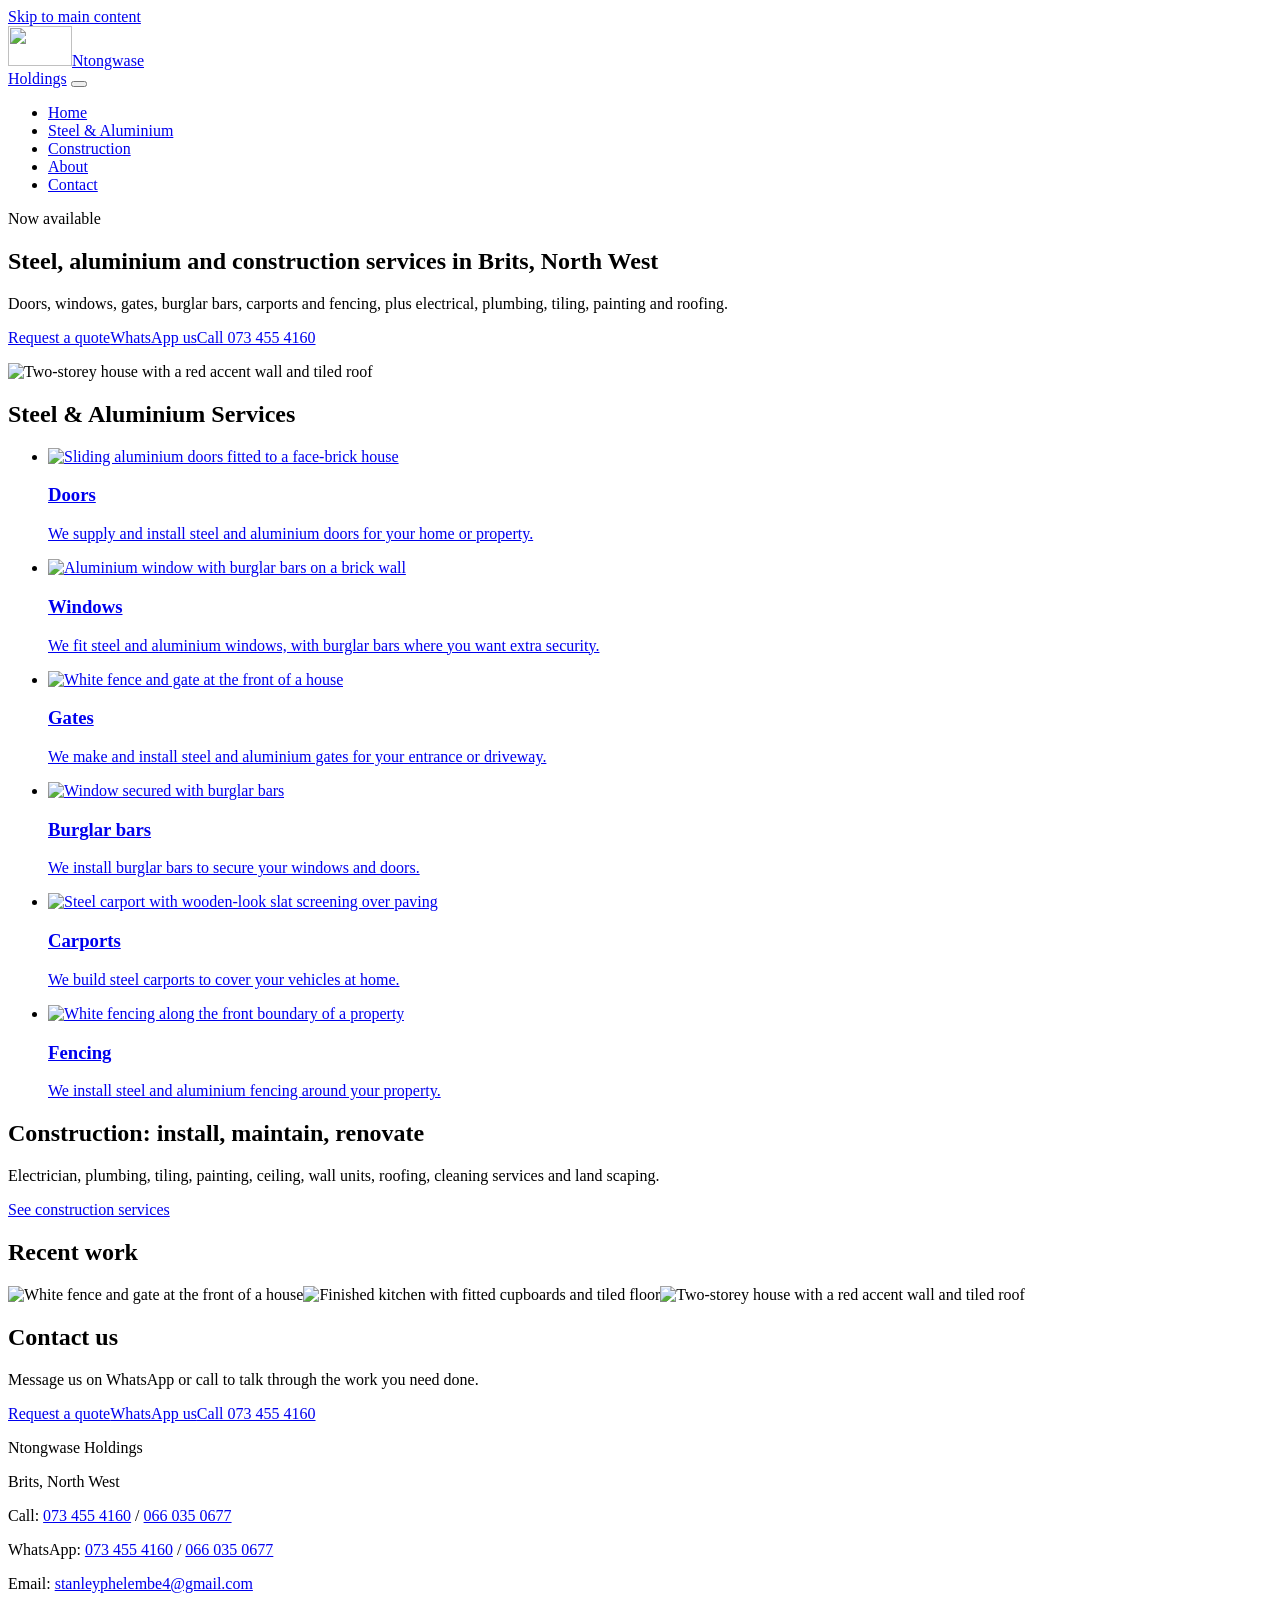
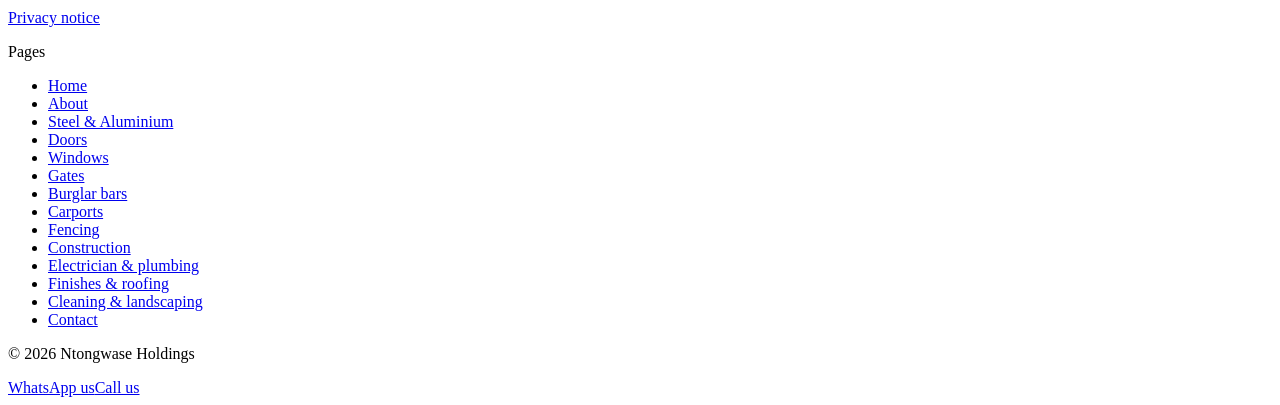
==== index.html @ 6e8c33d5 "Add files via upload" ====
<!DOCTYPE html>
<html lang="en-ZA"><head><meta charset="utf-8"><meta name="viewport" content="width=device-width, initial-scale=1">
<title>Ntongwase Holdings | Steel, Aluminium &amp; Construction, Brits</title><meta name="description" content="Ntongwase Holdings in Brits, North West: steel and aluminium doors, windows, gates, burglar bars, carports and fencing, plus construction work."><link rel="canonical" href="https://www.ntongwaseholdings.co.za/">
<meta property="og:type" content="website"><meta property="og:site_name" content="Ntongwase Holdings"><meta property="og:locale" content="en_ZA">
<meta property="og:title" content="Ntongwase Holdings | Steel, Aluminium &amp; Construction, Brits"><meta property="og:description" content="Ntongwase Holdings in Brits, North West: steel and aluminium doors, windows, gates, burglar bars, carports and fencing, plus construction work."><meta property="og:url" content="https://www.ntongwaseholdings.co.za/"><meta property="og:image" content="https://www.ntongwaseholdings.co.za/assets/img/og-image.png">
<meta name="twitter:card" content="summary_large_image"><meta name="twitter:title" content="Ntongwase Holdings | Steel, Aluminium &amp; Construction, Brits"><meta name="twitter:description" content="Ntongwase Holdings in Brits, North West: steel and aluminium doors, windows, gates, burglar bars, carports and fencing, plus construction work."><meta name="twitter:image" content="https://www.ntongwaseholdings.co.za/assets/img/og-image.png">
<meta name="theme-color" content="#14365d"><link rel="manifest" href="manifest.webmanifest"><link rel="icon" type="image/png" sizes="32x32" href="assets/img/favicon-32.png"><link rel="apple-touch-icon" href="assets/img/icon-192.png">
<link rel="stylesheet" href="assets/style.css"><script type="application/ld+json">{"@context": "https://schema.org", "@type": "GeneralContractor", "@id": "https://www.ntongwaseholdings.co.za/#business", "name": "Ntongwase Holdings", "url": "https://www.ntongwaseholdings.co.za/", "image": "https://www.ntongwaseholdings.co.za/assets/img/og-image.png", "telephone": ["+27734554160", "+27660350677"], "email": "stanleyphelembe4@gmail.com", "description": "Steel and aluminium doors, windows, gates, burglar bars, carports and fencing, plus construction services.", "address": {"@type": "PostalAddress", "addressLocality": "Brits", "addressRegion": "North West", "addressCountry": "ZA"}, "areaServed": {"@type": "City", "name": "Brits"}}</script>
</head><body>
<a class="skip" href="#main">Skip to main content</a>
<header class="hdr"><div class="wrap hdr-in"><a class="brand" href="index.html"><img src="assets/img/logo-mark.png" alt="" width="64" height="40"><span>Ntongwase<br>Holdings</span></a>
<button id="menu-btn" class="menu-btn" type="button" aria-expanded="false" aria-controls="site-nav" aria-label="Menu"><span></span><span></span><span></span></button>
<nav id="site-nav" class="nav" aria-label="Main"><ul><li><a href="index.html" aria-current="page">Home</a></li><li><a href="services.html">Steel &amp; Aluminium</a></li><li><a href="construction.html">Construction</a></li><li><a href="about.html">About</a></li><li><a href="contact.html">Contact</a></li></ul></nav></div></header>
<main id="main">
<section class="hero"><div class="wrap hero-in"><div><p class="badge">Now available</p><h1>Steel, aluminium and construction services in Brits, North West</h1>
<p class="lead">Doors, windows, gates, burglar bars, carports and fencing, plus electrical, plumbing, tiling, painting and roofing.</p><p class="btns"><a class="btn btn-red" href="contact.html">Request a quote</a><a class="btn btn-wa" href="https://wa.me/27734554160">WhatsApp us</a><a class="btn btn-line" href="tel:+27734554160">Call 073 455 4160</a></p></div>
<img src="assets/img/house.jpg" alt="Two-storey house with a red accent wall and tiled roof" width="620" height="292" class="hero-img"></div></section>
<section class="sec"><div class="wrap"><h2>Steel &amp; Aluminium Services</h2><ul class="grid"><li><a class="card" href="doors.html"><img src="assets/img/door.jpg" alt="Sliding aluminium doors fitted to a face-brick house" width="380" height="260" loading="lazy"><h3>Doors</h3><p>We supply and install steel and aluminium doors for your home or property.</p></a></li><li><a class="card" href="windows.html"><img src="assets/img/window.jpg" alt="Aluminium window with burglar bars on a brick wall" width="240" height="170" loading="lazy"><h3>Windows</h3><p>We fit steel and aluminium windows, with burglar bars where you want extra security.</p></a></li><li><a class="card" href="gates.html"><img src="assets/img/fence.jpg" alt="White fence and gate at the front of a house" width="610" height="286" loading="lazy"><h3>Gates</h3><p>We make and install steel and aluminium gates for your entrance or driveway.</p></a></li><li><a class="card" href="burglar-bars.html"><img src="assets/img/window.jpg" alt="Window secured with burglar bars" width="240" height="170" loading="lazy"><h3>Burglar bars</h3><p>We install burglar bars to secure your windows and doors.</p></a></li><li><a class="card" href="carports.html"><img src="assets/img/carport.jpg" alt="Steel carport with wooden-look slat screening over paving" width="360" height="230" loading="lazy"><h3>Carports</h3><p>We build steel carports to cover your vehicles at home.</p></a></li><li><a class="card" href="fencing.html"><img src="assets/img/fence.jpg" alt="White fencing along the front boundary of a property" width="610" height="286" loading="lazy"><h3>Fencing</h3><p>We install steel and aluminium fencing around your property.</p></a></li></ul></div></section>
<section class="sec alt"><div class="wrap"><h2>Construction: install, maintain, renovate</h2>
<p>Electrician, plumbing, tiling, painting, ceiling, wall units, roofing, cleaning services and land scaping.</p>
<p><a class="btn btn-line" href="construction.html">See construction services</a></p></div></section>
<section class="sec"><div class="wrap"><h2>Recent work</h2><div class="gal"><img src="assets/img/fence.jpg" alt="White fence and gate at the front of a house" width="610" height="286" loading="lazy"><img src="assets/img/kitchen.jpg" alt="Finished kitchen with fitted cupboards and tiled floor" width="550" height="402" loading="lazy"><img src="assets/img/house.jpg" alt="Two-storey house with a red accent wall and tiled roof" width="620" height="292" loading="lazy"></div></div></section>
<section class="sec alt"><div class="wrap"><h2>Contact us</h2><p>Message us on WhatsApp or call to talk through the work you need done.</p><p class="btns"><a class="btn btn-red" href="contact.html">Request a quote</a><a class="btn btn-wa" href="https://wa.me/27734554160">WhatsApp us</a><a class="btn btn-line" href="tel:+27734554160">Call 073 455 4160</a></p></div></section>
</main>
<footer class="ftr"><div class="wrap ftr-in"><div><p class="ft-h">Ntongwase Holdings</p><p>Brits, North West</p>
<p>Call: <a href="tel:+27734554160">073 455 4160</a> / <a href="tel:+27660350677">066 035 0677</a></p>
<p>WhatsApp: <a href="https://wa.me/27734554160">073 455 4160</a> / <a href="https://wa.me/27660350677">066 035 0677</a></p>
<p>Email: <a href="mailto:stanleyphelembe4@gmail.com">stanleyphelembe4@gmail.com</a></p><p><a href="contact.html#privacy">Privacy notice</a></p></div>
<div><p class="ft-h">Pages</p><ul class="ft-links"><li><a href="index.html">Home</a></li><li><a href="about.html">About</a></li><li><a href="services.html">Steel &amp; Aluminium</a></li><li><a href="doors.html">Doors</a></li><li><a href="windows.html">Windows</a></li><li><a href="gates.html">Gates</a></li><li><a href="burglar-bars.html">Burglar bars</a></li><li><a href="carports.html">Carports</a></li><li><a href="fencing.html">Fencing</a></li><li><a href="construction.html">Construction</a></li><li><a href="electrical-plumbing.html">Electrician &amp; plumbing</a></li><li><a href="finishes.html">Finishes &amp; roofing</a></li><li><a href="cleaning-landscaping.html">Cleaning &amp; landscaping</a></li><li><a href="contact.html">Contact</a></li></ul></div></div>
<p class="copy">&copy; 2026 Ntongwase Holdings</p></footer>
<div class="cta-bar"><a class="b-wa" href="https://wa.me/27734554160">WhatsApp us</a><a class="b-call" href="tel:+27734554160">Call us</a></div>
<script src="assets/main.js" defer></script></body></html>
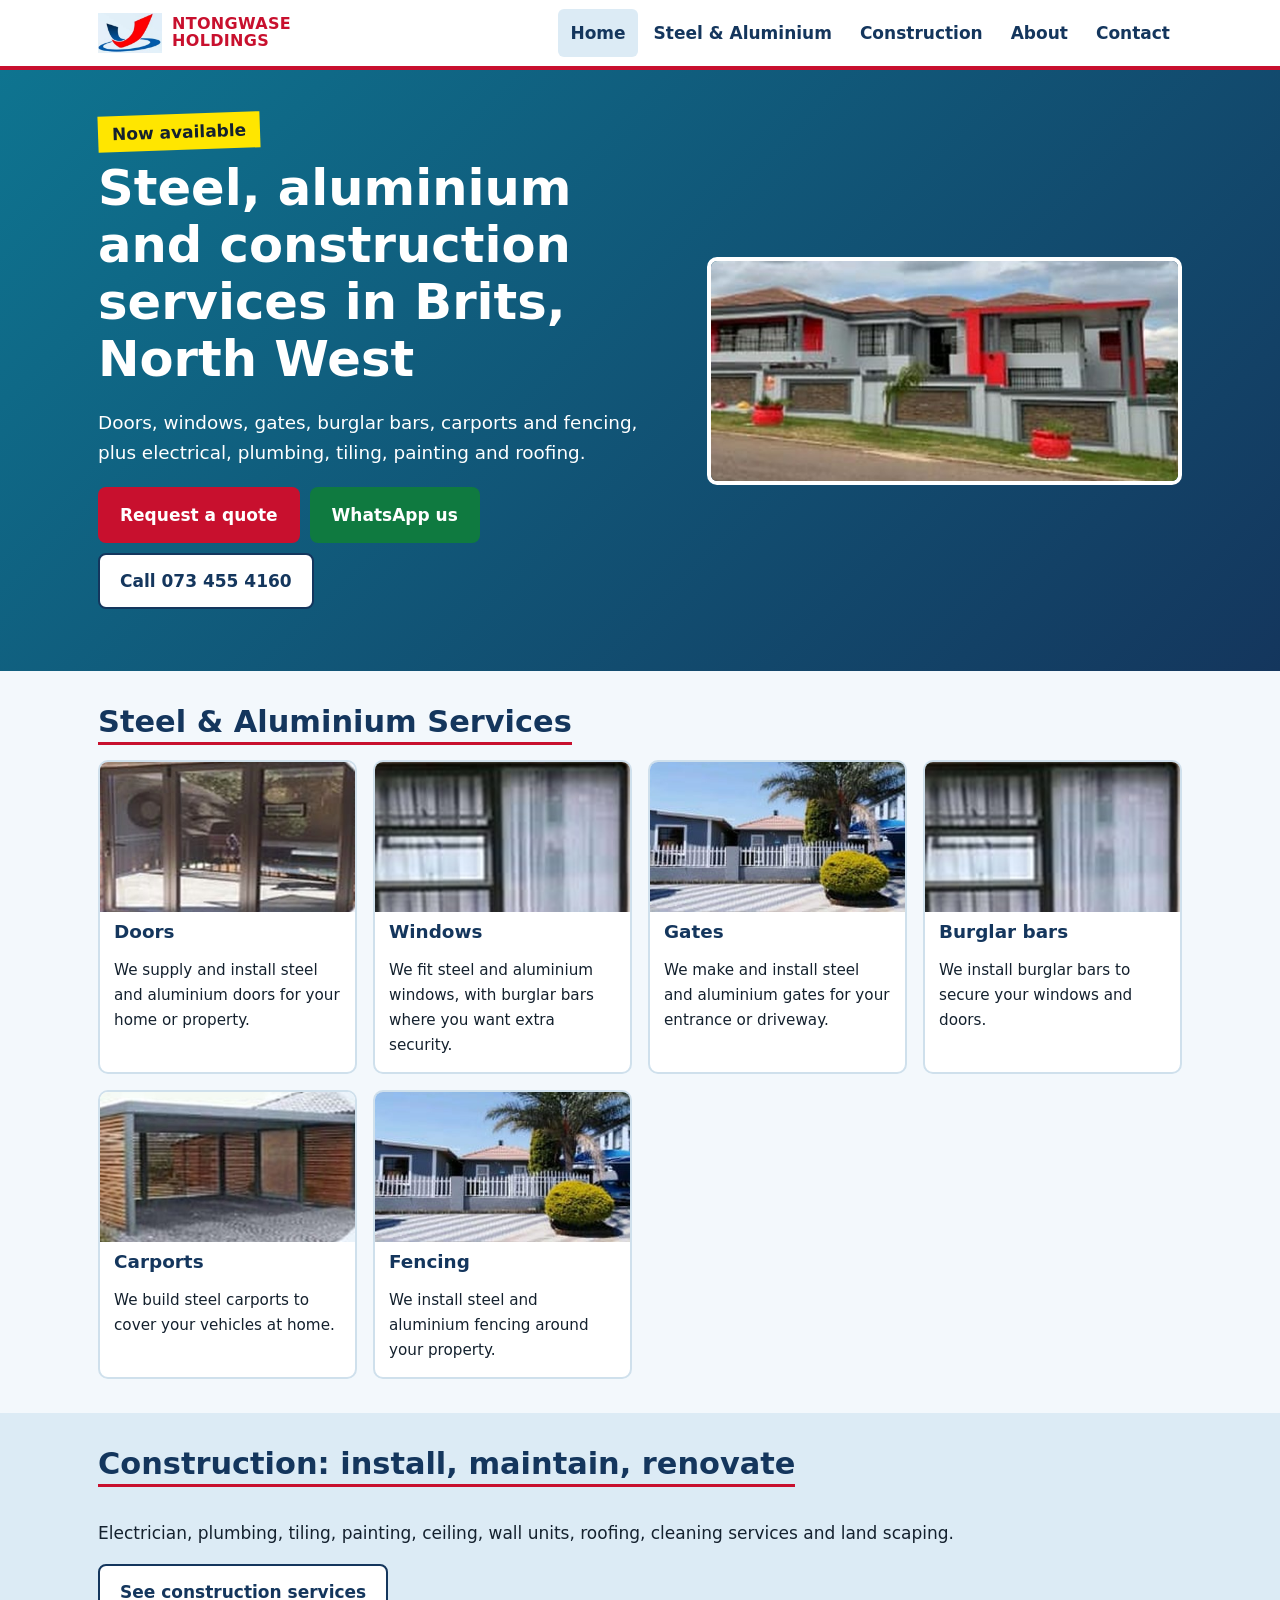
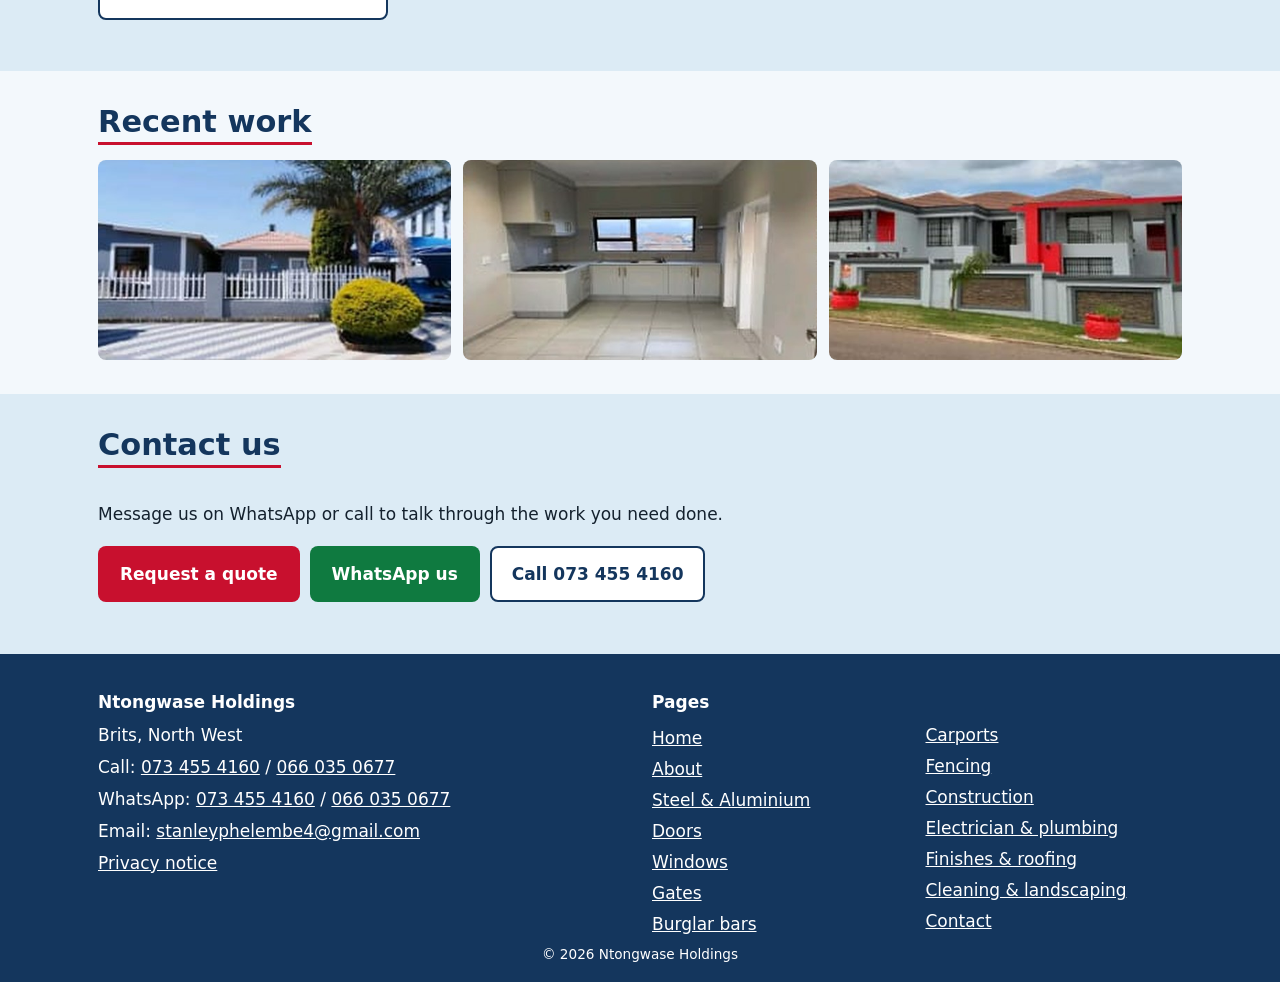
==== commit 07e4e4e5: "Add files via upload" ====
--- a/index.html
+++ b/index.html
@@ -1,25 +1,25 @@
 <!DOCTYPE html>
 <html lang="en-ZA"><head><meta charset="utf-8"><meta name="viewport" content="width=device-width, initial-scale=1">
-<title>Ntongwase Holdings | Steel, Aluminium &amp; Construction, Brits</title><meta name="description" content="Ntongwase Holdings in Brits, North West: steel and aluminium doors, windows, gates, burglar bars, carports and fencing, plus construction work."><link rel="canonical" href="https://www.ntongwaseholdings.co.za/">
+<title>Ntongwase Holdings | Steel, Aluminium &amp; Construction, Brits</title><meta name="description" content="Ntongwase Holdings in Brits, North West: steel and aluminium doors, windows, gates, burglar bars, carports and fencing, plus construction work."><link rel="canonical" href="https://homeinternetcafe950-art.github.io/Ntongwase/">
 <meta property="og:type" content="website"><meta property="og:site_name" content="Ntongwase Holdings"><meta property="og:locale" content="en_ZA">
-<meta property="og:title" content="Ntongwase Holdings | Steel, Aluminium &amp; Construction, Brits"><meta property="og:description" content="Ntongwase Holdings in Brits, North West: steel and aluminium doors, windows, gates, burglar bars, carports and fencing, plus construction work."><meta property="og:url" content="https://www.ntongwaseholdings.co.za/"><meta property="og:image" content="https://www.ntongwaseholdings.co.za/assets/img/og-image.png">
-<meta name="twitter:card" content="summary_large_image"><meta name="twitter:title" content="Ntongwase Holdings | Steel, Aluminium &amp; Construction, Brits"><meta name="twitter:description" content="Ntongwase Holdings in Brits, North West: steel and aluminium doors, windows, gates, burglar bars, carports and fencing, plus construction work."><meta name="twitter:image" content="https://www.ntongwaseholdings.co.za/assets/img/og-image.png">
-<meta name="theme-color" content="#14365d"><link rel="manifest" href="manifest.webmanifest"><link rel="icon" type="image/png" sizes="32x32" href="assets/img/favicon-32.png"><link rel="apple-touch-icon" href="assets/img/icon-192.png">
-<link rel="stylesheet" href="assets/style.css"><script type="application/ld+json">{"@context": "https://schema.org", "@type": "GeneralContractor", "@id": "https://www.ntongwaseholdings.co.za/#business", "name": "Ntongwase Holdings", "url": "https://www.ntongwaseholdings.co.za/", "image": "https://www.ntongwaseholdings.co.za/assets/img/og-image.png", "telephone": ["+27734554160", "+27660350677"], "email": "stanleyphelembe4@gmail.com", "description": "Steel and aluminium doors, windows, gates, burglar bars, carports and fencing, plus construction services.", "address": {"@type": "PostalAddress", "addressLocality": "Brits", "addressRegion": "North West", "addressCountry": "ZA"}, "areaServed": {"@type": "City", "name": "Brits"}}</script>
+<meta property="og:title" content="Ntongwase Holdings | Steel, Aluminium &amp; Construction, Brits"><meta property="og:description" content="Ntongwase Holdings in Brits, North West: steel and aluminium doors, windows, gates, burglar bars, carports and fencing, plus construction work."><meta property="og:url" content="https://homeinternetcafe950-art.github.io/Ntongwase/"><meta property="og:image" content="https://homeinternetcafe950-art.github.io/Ntongwase/og-image.png">
+<meta name="twitter:card" content="summary_large_image"><meta name="twitter:title" content="Ntongwase Holdings | Steel, Aluminium &amp; Construction, Brits"><meta name="twitter:description" content="Ntongwase Holdings in Brits, North West: steel and aluminium doors, windows, gates, burglar bars, carports and fencing, plus construction work."><meta name="twitter:image" content="https://homeinternetcafe950-art.github.io/Ntongwase/og-image.png">
+<meta name="theme-color" content="#14365d"><link rel="manifest" href="manifest.webmanifest"><link rel="icon" type="image/png" sizes="32x32" href="favicon-32.png"><link rel="apple-touch-icon" href="icon-192.png">
+<link rel="stylesheet" href="style.css"><script type="application/ld+json">{"@context": "https://schema.org", "@type": "GeneralContractor", "@id": "https://homeinternetcafe950-art.github.io/Ntongwase/#business", "name": "Ntongwase Holdings", "url": "https://homeinternetcafe950-art.github.io/Ntongwase/", "image": "https://homeinternetcafe950-art.github.io/Ntongwase/og-image.png", "telephone": ["+27734554160", "+27660350677"], "email": "stanleyphelembe4@gmail.com", "description": "Steel and aluminium doors, windows, gates, burglar bars, carports and fencing, plus construction services.", "address": {"@type": "PostalAddress", "addressLocality": "Brits", "addressRegion": "North West", "addressCountry": "ZA"}, "areaServed": {"@type": "City", "name": "Brits"}}</script>
 </head><body>
 <a class="skip" href="#main">Skip to main content</a>
-<header class="hdr"><div class="wrap hdr-in"><a class="brand" href="index.html"><img src="assets/img/logo-mark.png" alt="" width="64" height="40"><span>Ntongwase<br>Holdings</span></a>
+<header class="hdr"><div class="wrap hdr-in"><a class="brand" href="index.html"><img src="logo-mark.png" alt="" width="64" height="40"><span>Ntongwase<br>Holdings</span></a>
 <button id="menu-btn" class="menu-btn" type="button" aria-expanded="false" aria-controls="site-nav" aria-label="Menu"><span></span><span></span><span></span></button>
 <nav id="site-nav" class="nav" aria-label="Main"><ul><li><a href="index.html" aria-current="page">Home</a></li><li><a href="services.html">Steel &amp; Aluminium</a></li><li><a href="construction.html">Construction</a></li><li><a href="about.html">About</a></li><li><a href="contact.html">Contact</a></li></ul></nav></div></header>
 <main id="main">
 <section class="hero"><div class="wrap hero-in"><div><p class="badge">Now available</p><h1>Steel, aluminium and construction services in Brits, North West</h1>
 <p class="lead">Doors, windows, gates, burglar bars, carports and fencing, plus electrical, plumbing, tiling, painting and roofing.</p><p class="btns"><a class="btn btn-red" href="contact.html">Request a quote</a><a class="btn btn-wa" href="https://wa.me/27734554160">WhatsApp us</a><a class="btn btn-line" href="tel:+27734554160">Call 073 455 4160</a></p></div>
-<img src="assets/img/house.jpg" alt="Two-storey house with a red accent wall and tiled roof" width="620" height="292" class="hero-img"></div></section>
-<section class="sec"><div class="wrap"><h2>Steel &amp; Aluminium Services</h2><ul class="grid"><li><a class="card" href="doors.html"><img src="assets/img/door.jpg" alt="Sliding aluminium doors fitted to a face-brick house" width="380" height="260" loading="lazy"><h3>Doors</h3><p>We supply and install steel and aluminium doors for your home or property.</p></a></li><li><a class="card" href="windows.html"><img src="assets/img/window.jpg" alt="Aluminium window with burglar bars on a brick wall" width="240" height="170" loading="lazy"><h3>Windows</h3><p>We fit steel and aluminium windows, with burglar bars where you want extra security.</p></a></li><li><a class="card" href="gates.html"><img src="assets/img/fence.jpg" alt="White fence and gate at the front of a house" width="610" height="286" loading="lazy"><h3>Gates</h3><p>We make and install steel and aluminium gates for your entrance or driveway.</p></a></li><li><a class="card" href="burglar-bars.html"><img src="assets/img/window.jpg" alt="Window secured with burglar bars" width="240" height="170" loading="lazy"><h3>Burglar bars</h3><p>We install burglar bars to secure your windows and doors.</p></a></li><li><a class="card" href="carports.html"><img src="assets/img/carport.jpg" alt="Steel carport with wooden-look slat screening over paving" width="360" height="230" loading="lazy"><h3>Carports</h3><p>We build steel carports to cover your vehicles at home.</p></a></li><li><a class="card" href="fencing.html"><img src="assets/img/fence.jpg" alt="White fencing along the front boundary of a property" width="610" height="286" loading="lazy"><h3>Fencing</h3><p>We install steel and aluminium fencing around your property.</p></a></li></ul></div></section>
+<img src="house.jpg" alt="Two-storey house with a red accent wall and tiled roof" width="620" height="292" class="hero-img"></div></section>
+<section class="sec"><div class="wrap"><h2>Steel &amp; Aluminium Services</h2><ul class="grid"><li><a class="card" href="doors.html"><img src="door.jpg" alt="Sliding aluminium doors fitted to a face-brick house" width="380" height="260" loading="lazy"><h3>Doors</h3><p>We supply and install steel and aluminium doors for your home or property.</p></a></li><li><a class="card" href="windows.html"><img src="window.jpg" alt="Aluminium window with burglar bars on a brick wall" width="240" height="170" loading="lazy"><h3>Windows</h3><p>We fit steel and aluminium windows, with burglar bars where you want extra security.</p></a></li><li><a class="card" href="gates.html"><img src="fence.jpg" alt="White fence and gate at the front of a house" width="610" height="286" loading="lazy"><h3>Gates</h3><p>We make and install steel and aluminium gates for your entrance or driveway.</p></a></li><li><a class="card" href="burglar-bars.html"><img src="window.jpg" alt="Window secured with burglar bars" width="240" height="170" loading="lazy"><h3>Burglar bars</h3><p>We install burglar bars to secure your windows and doors.</p></a></li><li><a class="card" href="carports.html"><img src="carport.jpg" alt="Steel carport with wooden-look slat screening over paving" width="360" height="230" loading="lazy"><h3>Carports</h3><p>We build steel carports to cover your vehicles at home.</p></a></li><li><a class="card" href="fencing.html"><img src="fence.jpg" alt="White fencing along the front boundary of a property" width="610" height="286" loading="lazy"><h3>Fencing</h3><p>We install steel and aluminium fencing around your property.</p></a></li></ul></div></section>
 <section class="sec alt"><div class="wrap"><h2>Construction: install, maintain, renovate</h2>
 <p>Electrician, plumbing, tiling, painting, ceiling, wall units, roofing, cleaning services and land scaping.</p>
 <p><a class="btn btn-line" href="construction.html">See construction services</a></p></div></section>
-<section class="sec"><div class="wrap"><h2>Recent work</h2><div class="gal"><img src="assets/img/fence.jpg" alt="White fence and gate at the front of a house" width="610" height="286" loading="lazy"><img src="assets/img/kitchen.jpg" alt="Finished kitchen with fitted cupboards and tiled floor" width="550" height="402" loading="lazy"><img src="assets/img/house.jpg" alt="Two-storey house with a red accent wall and tiled roof" width="620" height="292" loading="lazy"></div></div></section>
+<section class="sec"><div class="wrap"><h2>Recent work</h2><div class="gal"><img src="fence.jpg" alt="White fence and gate at the front of a house" width="610" height="286" loading="lazy"><img src="kitchen.jpg" alt="Finished kitchen with fitted cupboards and tiled floor" width="550" height="402" loading="lazy"><img src="house.jpg" alt="Two-storey house with a red accent wall and tiled roof" width="620" height="292" loading="lazy"></div></div></section>
 <section class="sec alt"><div class="wrap"><h2>Contact us</h2><p>Message us on WhatsApp or call to talk through the work you need done.</p><p class="btns"><a class="btn btn-red" href="contact.html">Request a quote</a><a class="btn btn-wa" href="https://wa.me/27734554160">WhatsApp us</a><a class="btn btn-line" href="tel:+27734554160">Call 073 455 4160</a></p></div></section>
 </main>
 <footer class="ftr"><div class="wrap ftr-in"><div><p class="ft-h">Ntongwase Holdings</p><p>Brits, North West</p>
@@ -29,4 +29,4 @@
 <div><p class="ft-h">Pages</p><ul class="ft-links"><li><a href="index.html">Home</a></li><li><a href="about.html">About</a></li><li><a href="services.html">Steel &amp; Aluminium</a></li><li><a href="doors.html">Doors</a></li><li><a href="windows.html">Windows</a></li><li><a href="gates.html">Gates</a></li><li><a href="burglar-bars.html">Burglar bars</a></li><li><a href="carports.html">Carports</a></li><li><a href="fencing.html">Fencing</a></li><li><a href="construction.html">Construction</a></li><li><a href="electrical-plumbing.html">Electrician &amp; plumbing</a></li><li><a href="finishes.html">Finishes &amp; roofing</a></li><li><a href="cleaning-landscaping.html">Cleaning &amp; landscaping</a></li><li><a href="contact.html">Contact</a></li></ul></div></div>
 <p class="copy">&copy; 2026 Ntongwase Holdings</p></footer>
 <div class="cta-bar"><a class="b-wa" href="https://wa.me/27734554160">WhatsApp us</a><a class="b-call" href="tel:+27734554160">Call us</a></div>
-<script src="assets/main.js" defer></script></body></html>
+<script src="main.js" defer></script></body></html>
--- a/style.css
+++ b/style.css
@@ -0,0 +1,35 @@
+*{box-sizing:border-box}[hidden]{display:none!important}
+body{margin:0;font:17px/1.65 "Segoe UI",system-ui,-apple-system,Roboto,Arial,sans-serif;color:#14212e;background:#f3f8fc;overflow-wrap:break-word}
+img{max-width:100%;height:auto;display:block}a{color:#0b5f7a}a:focus-visible,button:focus-visible,input:focus-visible,select:focus-visible,textarea:focus-visible{outline:3px solid #c8102e;outline-offset:2px}
+.wrap{max-width:1120px;margin:0 auto;padding:0 18px}.narrow{max-width:760px}
+.skip{position:absolute;left:-999px;top:0;background:#14365d;color:#fff;padding:10px 14px;z-index:100}.skip:focus{left:8px;top:8px}
+.hdr{background:#fff;border-bottom:4px solid #c8102e;position:sticky;top:0;z-index:50}
+.hdr-in{display:flex;align-items:center;justify-content:space-between;gap:12px;min-height:66px}
+.brand{display:flex;align-items:center;gap:10px;text-decoration:none;color:#c8102e;font-weight:900;line-height:1.05;text-transform:uppercase;font-size:16px;letter-spacing:.02em}
+.nav ul{list-style:none;margin:0;padding:0;display:flex;gap:4px}.nav a{display:block;padding:10px 12px;text-decoration:none;color:#14365d;font-weight:700;border-radius:6px}
+.nav a:hover,.nav a[aria-current]{background:#dcebf5}
+.menu-btn{display:none;flex-direction:column;justify-content:center;gap:5px;width:46px;height:46px;padding:0 11px;background:#14365d;border:0;border-radius:8px;cursor:pointer}.menu-btn span{height:3px;background:#fff;border-radius:2px}
+@media(max-width:860px){.menu-btn{display:flex}.nav{display:none;position:absolute;left:0;right:0;top:100%;background:#fff;border-bottom:4px solid #c8102e}.nav.open{display:block}.nav ul{flex-direction:column;padding:8px 18px 14px}}
+h1,h2,h3{line-height:1.15;color:#14365d;font-weight:900}h1{font-size:clamp(1.9rem,5.5vw,3.1rem);margin:.2em 0 .4em}h2{font-size:clamp(1.4rem,3.6vw,1.9rem);margin:1.6em 0 .5em;border-bottom:3px solid #c8102e;display:inline-block;padding-bottom:2px}h3{font-size:1.15rem;margin:.5em 0 .2em}
+.hero{background:linear-gradient(135deg,#0e7490,#14365d);color:#fff;padding:44px 0}.hero h1{color:#fff}.hero-in{display:grid;grid-template-columns:1.1fr .9fr;gap:28px;align-items:center}
+.hero-img{border-radius:10px;border:4px solid #fff}.badge{display:inline-block;background:#ffe600;color:#14212e;font-weight:900;padding:4px 14px;transform:rotate(-2deg);margin:0}
+.lead{font-size:1.15rem}.sec{padding:34px 0}.alt{background:#dcebf5}.sec h2:first-child{margin-top:0}
+.grid{list-style:none;margin:0;padding:0;display:grid;gap:16px;grid-template-columns:repeat(auto-fit,minmax(min(230px,100%),1fr))}
+.card{display:block;height:100%;background:#fff;border:2px solid #cfe0ec;border-radius:10px;overflow:hidden;text-decoration:none;color:#14212e}.card img{width:100%;height:150px;object-fit:cover}.card h3,.card p{margin-left:14px;margin-right:14px}.card p{margin-bottom:14px;font-size:.95rem}.card:hover{border-color:#c8102e}
+.gal{display:grid;gap:12px;grid-template-columns:repeat(auto-fit,minmax(min(240px,100%),1fr))}.gal img{width:100%;height:200px;object-fit:cover;border-radius:8px}
+.wide{width:100%;max-height:340px;object-fit:cover;border-radius:10px;margin:14px 0}
+.ticks,.plain{padding-left:0;list-style:none}.ticks li{padding-left:30px;margin:6px 0;position:relative}.ticks li::before{content:"";position:absolute;left:4px;top:.5em;width:12px;height:7px;border-left:4px solid #0f7a40;border-bottom:4px solid #0f7a40;transform:rotate(-45deg)}.plain li{margin:8px 0}
+.btns{display:flex;flex-wrap:wrap;gap:10px;margin:18px 0}.btn{display:inline-block;padding:12px 20px;border-radius:8px;font:inherit;font-weight:800;text-decoration:none;border:2px solid transparent;cursor:pointer}
+.btn-red{background:#c8102e;color:#fff}.btn-wa{background:#0f7a40;color:#fff}.btn-line{background:#fff;color:#14365d;border-color:#14365d}
+.crumb{font-size:.9rem;margin:0 0 6px}
+.form{background:#fff;border:2px solid #cfe0ec;border-radius:10px;padding:18px}.form label{display:block;font-weight:700;margin-top:14px}
+.form input[type=text],.form input[type=tel],.form input[type=email],.form select,.form textarea{width:100%;font:inherit;padding:10px;border:2px solid #8aa5b8;border-radius:6px;background:#fff}
+.form [aria-invalid=true]{border-color:#c8102e}.err{display:block;color:#a10b24;font-weight:700;font-size:.9rem;min-height:0}
+.check{display:flex;gap:10px;align-items:flex-start;margin-top:14px}.check input{margin-top:6px;width:20px;height:20px;flex:none}.check label{margin:0;font-weight:400}
+.form .btn{margin-top:16px}.note,.status{font-size:.95rem}.fallback{background:#fff8d6;border:2px solid #e0c200;border-radius:8px;padding:12px;margin-top:14px}
+.ftr{background:#14365d;color:#fff;padding:30px 0 12px}.ftr a{color:#fff}.ftr-in{display:grid;grid-template-columns:1fr 1fr;gap:24px}.ftr p{margin:4px 0}.ft-h{font-weight:900}.ft-links{list-style:none;padding:0;margin:0;columns:2}.ft-links li{margin:3px 0}.copy{text-align:center;font-size:.85rem;margin-top:18px}
+.ftr-in div{min-width:0;overflow-wrap:anywhere}
+.cta-bar{display:none}
+@media(max-width:768px){.hero-in{grid-template-columns:1fr}.ftr-in{grid-template-columns:1fr}body{padding-bottom:64px}
+.cta-bar{display:flex;position:fixed;left:0;right:0;bottom:0;z-index:60;background:#fff;border-top:3px solid #c8102e}.cta-bar a{flex:1;text-align:center;padding:16px 8px;font-weight:800;text-decoration:none;color:#fff}.b-wa{background:#0f7a40}.b-call{background:#14365d}}
+@media(prefers-reduced-motion:reduce){*{scroll-behavior:auto!important;transition:none!important}}
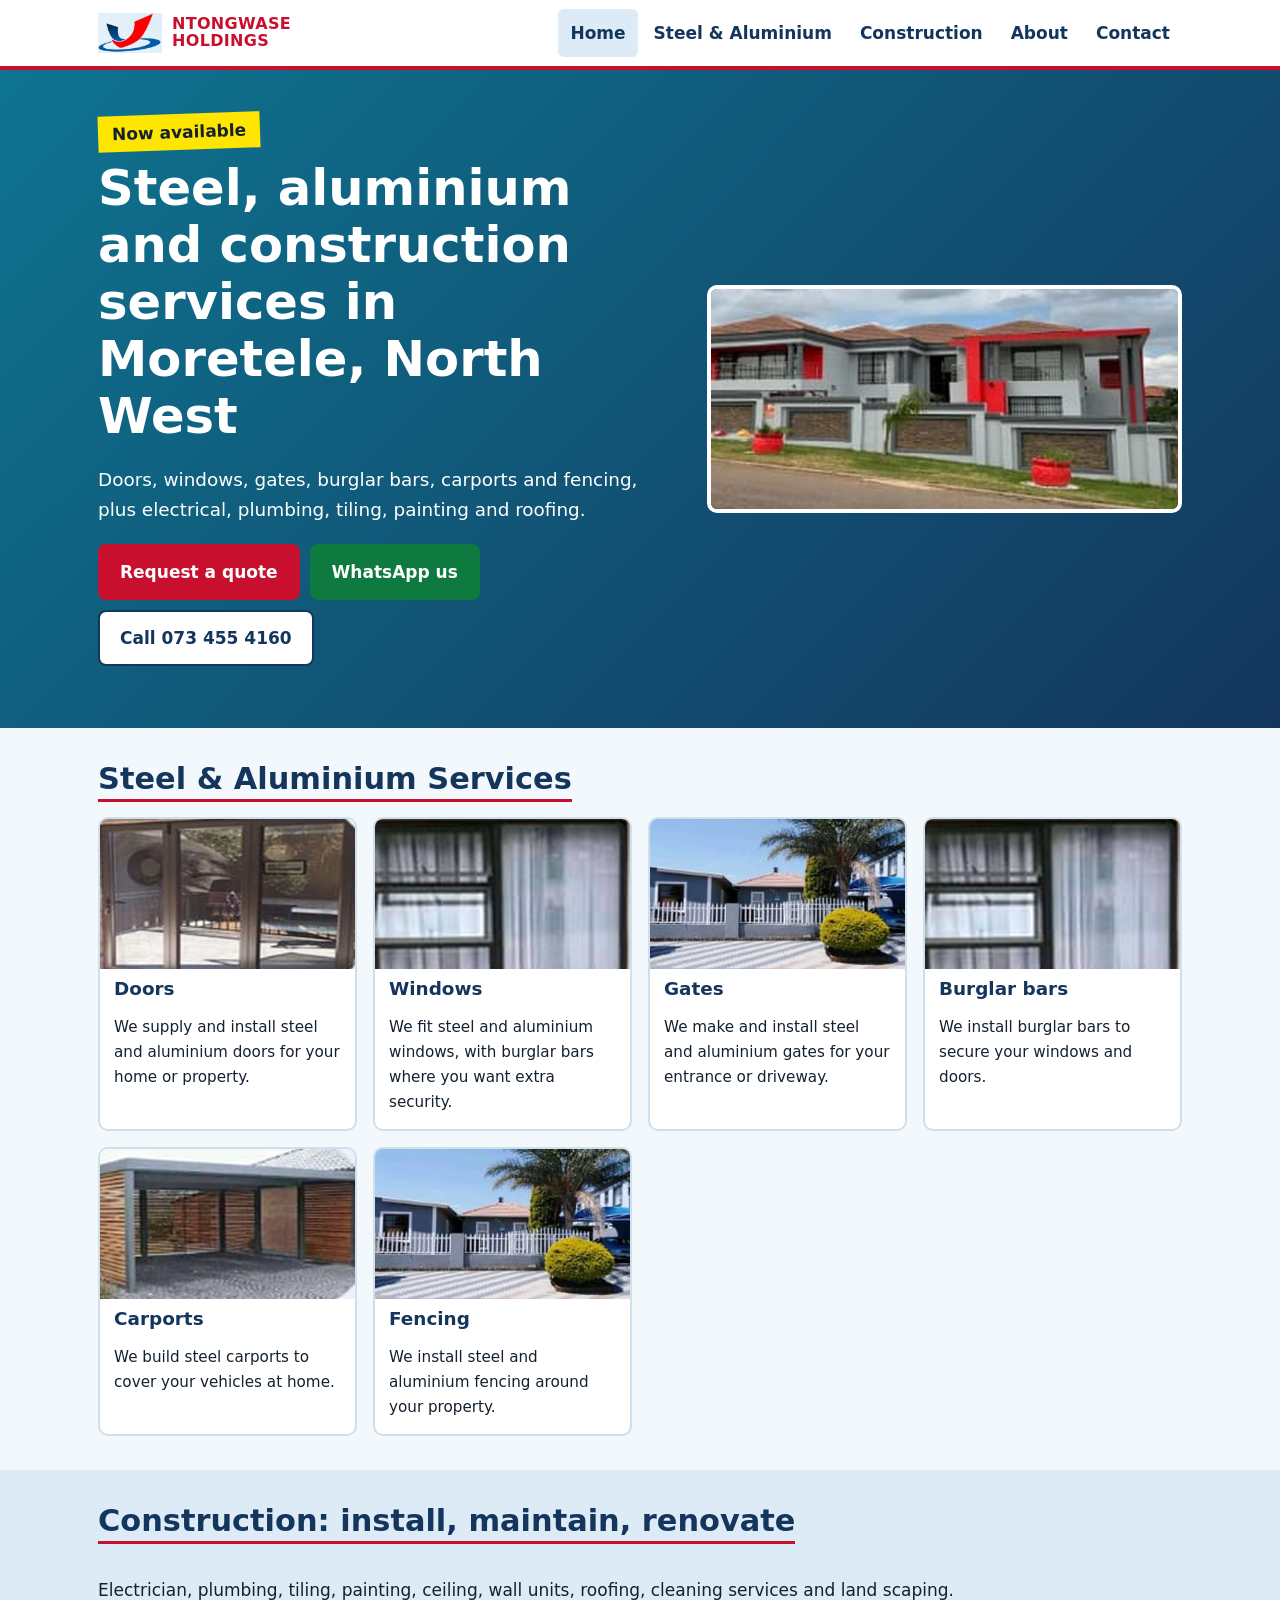
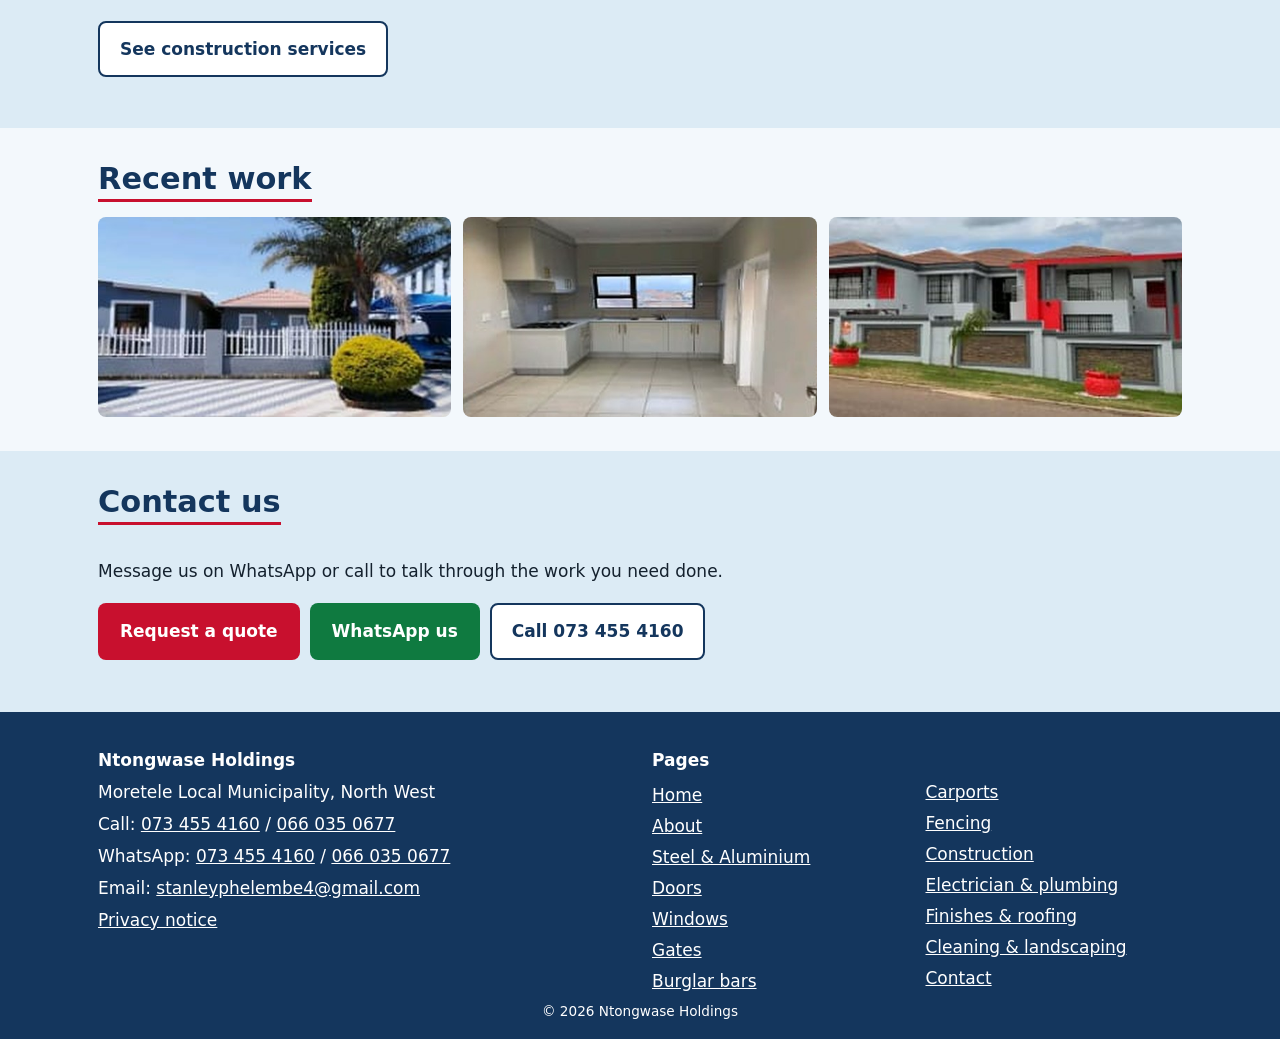
==== commit 9544fb47: "Add files via upload" ====
--- a/index.html
+++ b/index.html
@@ -1,18 +1,18 @@
 <!DOCTYPE html>
 <html lang="en-ZA"><head><meta charset="utf-8"><meta name="viewport" content="width=device-width, initial-scale=1">
-<title>Ntongwase Holdings | Steel, Aluminium &amp; Construction, Brits</title><meta name="description" content="Ntongwase Holdings in Brits, North West: steel and aluminium doors, windows, gates, burglar bars, carports and fencing, plus construction work."><link rel="canonical" href="https://homeinternetcafe950-art.github.io/Ntongwase/">
+<title>Ntongwase Holdings | Steel, Aluminium &amp; Construction, Moretele</title><meta name="description" content="Ntongwase Holdings in Moretele, North West: steel and aluminium doors, windows, gates, burglar bars, carports and fencing, plus construction work."><link rel="canonical" href="https://homeinternetcafe950-art.github.io/Ntongwase/">
 <meta property="og:type" content="website"><meta property="og:site_name" content="Ntongwase Holdings"><meta property="og:locale" content="en_ZA">
-<meta property="og:title" content="Ntongwase Holdings | Steel, Aluminium &amp; Construction, Brits"><meta property="og:description" content="Ntongwase Holdings in Brits, North West: steel and aluminium doors, windows, gates, burglar bars, carports and fencing, plus construction work."><meta property="og:url" content="https://homeinternetcafe950-art.github.io/Ntongwase/"><meta property="og:image" content="https://homeinternetcafe950-art.github.io/Ntongwase/og-image.png">
-<meta name="twitter:card" content="summary_large_image"><meta name="twitter:title" content="Ntongwase Holdings | Steel, Aluminium &amp; Construction, Brits"><meta name="twitter:description" content="Ntongwase Holdings in Brits, North West: steel and aluminium doors, windows, gates, burglar bars, carports and fencing, plus construction work."><meta name="twitter:image" content="https://homeinternetcafe950-art.github.io/Ntongwase/og-image.png">
+<meta property="og:title" content="Ntongwase Holdings | Steel, Aluminium &amp; Construction, Moretele"><meta property="og:description" content="Ntongwase Holdings in Moretele, North West: steel and aluminium doors, windows, gates, burglar bars, carports and fencing, plus construction work."><meta property="og:url" content="https://homeinternetcafe950-art.github.io/Ntongwase/"><meta property="og:image" content="https://homeinternetcafe950-art.github.io/Ntongwase/og-image.png">
+<meta name="twitter:card" content="summary_large_image"><meta name="twitter:title" content="Ntongwase Holdings | Steel, Aluminium &amp; Construction, Moretele"><meta name="twitter:description" content="Ntongwase Holdings in Moretele, North West: steel and aluminium doors, windows, gates, burglar bars, carports and fencing, plus construction work."><meta name="twitter:image" content="https://homeinternetcafe950-art.github.io/Ntongwase/og-image.png">
 <meta name="theme-color" content="#14365d"><link rel="manifest" href="manifest.webmanifest"><link rel="icon" type="image/png" sizes="32x32" href="favicon-32.png"><link rel="apple-touch-icon" href="icon-192.png">
-<link rel="stylesheet" href="style.css"><script type="application/ld+json">{"@context": "https://schema.org", "@type": "GeneralContractor", "@id": "https://homeinternetcafe950-art.github.io/Ntongwase/#business", "name": "Ntongwase Holdings", "url": "https://homeinternetcafe950-art.github.io/Ntongwase/", "image": "https://homeinternetcafe950-art.github.io/Ntongwase/og-image.png", "telephone": ["+27734554160", "+27660350677"], "email": "stanleyphelembe4@gmail.com", "description": "Steel and aluminium doors, windows, gates, burglar bars, carports and fencing, plus construction services.", "address": {"@type": "PostalAddress", "addressLocality": "Brits", "addressRegion": "North West", "addressCountry": "ZA"}, "areaServed": {"@type": "City", "name": "Brits"}}</script>
+<link rel="stylesheet" href="style.css"><script type="application/ld+json">{"@context": "https://schema.org", "@type": "GeneralContractor", "@id": "https://homeinternetcafe950-art.github.io/Ntongwase/#business", "name": "Ntongwase Holdings", "url": "https://homeinternetcafe950-art.github.io/Ntongwase/", "image": "https://homeinternetcafe950-art.github.io/Ntongwase/og-image.png", "telephone": ["+27734554160", "+27660350677"], "email": "stanleyphelembe4@gmail.com", "description": "Steel and aluminium doors, windows, gates, burglar bars, carports and fencing, plus construction services.", "hasMap": "https://maps.app.goo.gl/ENqDX3LaRujciY1F6", "address": {"@type": "PostalAddress", "addressLocality": "Moretele", "addressRegion": "North West", "addressCountry": "ZA"}, "areaServed": {"@type": "AdministrativeArea", "name": "Moretele Local Municipality"}}</script>
 </head><body>
 <a class="skip" href="#main">Skip to main content</a>
 <header class="hdr"><div class="wrap hdr-in"><a class="brand" href="index.html"><img src="logo-mark.png" alt="" width="64" height="40"><span>Ntongwase<br>Holdings</span></a>
 <button id="menu-btn" class="menu-btn" type="button" aria-expanded="false" aria-controls="site-nav" aria-label="Menu"><span></span><span></span><span></span></button>
 <nav id="site-nav" class="nav" aria-label="Main"><ul><li><a href="index.html" aria-current="page">Home</a></li><li><a href="services.html">Steel &amp; Aluminium</a></li><li><a href="construction.html">Construction</a></li><li><a href="about.html">About</a></li><li><a href="contact.html">Contact</a></li></ul></nav></div></header>
 <main id="main">
-<section class="hero"><div class="wrap hero-in"><div><p class="badge">Now available</p><h1>Steel, aluminium and construction services in Brits, North West</h1>
+<section class="hero"><div class="wrap hero-in"><div><p class="badge">Now available</p><h1>Steel, aluminium and construction services in Moretele, North West</h1>
 <p class="lead">Doors, windows, gates, burglar bars, carports and fencing, plus electrical, plumbing, tiling, painting and roofing.</p><p class="btns"><a class="btn btn-red" href="contact.html">Request a quote</a><a class="btn btn-wa" href="https://wa.me/27734554160">WhatsApp us</a><a class="btn btn-line" href="tel:+27734554160">Call 073 455 4160</a></p></div>
 <img src="house.jpg" alt="Two-storey house with a red accent wall and tiled roof" width="620" height="292" class="hero-img"></div></section>
 <section class="sec"><div class="wrap"><h2>Steel &amp; Aluminium Services</h2><ul class="grid"><li><a class="card" href="doors.html"><img src="door.jpg" alt="Sliding aluminium doors fitted to a face-brick house" width="380" height="260" loading="lazy"><h3>Doors</h3><p>We supply and install steel and aluminium doors for your home or property.</p></a></li><li><a class="card" href="windows.html"><img src="window.jpg" alt="Aluminium window with burglar bars on a brick wall" width="240" height="170" loading="lazy"><h3>Windows</h3><p>We fit steel and aluminium windows, with burglar bars where you want extra security.</p></a></li><li><a class="card" href="gates.html"><img src="fence.jpg" alt="White fence and gate at the front of a house" width="610" height="286" loading="lazy"><h3>Gates</h3><p>We make and install steel and aluminium gates for your entrance or driveway.</p></a></li><li><a class="card" href="burglar-bars.html"><img src="window.jpg" alt="Window secured with burglar bars" width="240" height="170" loading="lazy"><h3>Burglar bars</h3><p>We install burglar bars to secure your windows and doors.</p></a></li><li><a class="card" href="carports.html"><img src="carport.jpg" alt="Steel carport with wooden-look slat screening over paving" width="360" height="230" loading="lazy"><h3>Carports</h3><p>We build steel carports to cover your vehicles at home.</p></a></li><li><a class="card" href="fencing.html"><img src="fence.jpg" alt="White fencing along the front boundary of a property" width="610" height="286" loading="lazy"><h3>Fencing</h3><p>We install steel and aluminium fencing around your property.</p></a></li></ul></div></section>
@@ -22,7 +22,7 @@
 <section class="sec"><div class="wrap"><h2>Recent work</h2><div class="gal"><img src="fence.jpg" alt="White fence and gate at the front of a house" width="610" height="286" loading="lazy"><img src="kitchen.jpg" alt="Finished kitchen with fitted cupboards and tiled floor" width="550" height="402" loading="lazy"><img src="house.jpg" alt="Two-storey house with a red accent wall and tiled roof" width="620" height="292" loading="lazy"></div></div></section>
 <section class="sec alt"><div class="wrap"><h2>Contact us</h2><p>Message us on WhatsApp or call to talk through the work you need done.</p><p class="btns"><a class="btn btn-red" href="contact.html">Request a quote</a><a class="btn btn-wa" href="https://wa.me/27734554160">WhatsApp us</a><a class="btn btn-line" href="tel:+27734554160">Call 073 455 4160</a></p></div></section>
 </main>
-<footer class="ftr"><div class="wrap ftr-in"><div><p class="ft-h">Ntongwase Holdings</p><p>Brits, North West</p>
+<footer class="ftr"><div class="wrap ftr-in"><div><p class="ft-h">Ntongwase Holdings</p><p>Moretele Local Municipality, North West</p>
 <p>Call: <a href="tel:+27734554160">073 455 4160</a> / <a href="tel:+27660350677">066 035 0677</a></p>
 <p>WhatsApp: <a href="https://wa.me/27734554160">073 455 4160</a> / <a href="https://wa.me/27660350677">066 035 0677</a></p>
 <p>Email: <a href="mailto:stanleyphelembe4@gmail.com">stanleyphelembe4@gmail.com</a></p><p><a href="contact.html#privacy">Privacy notice</a></p></div>
--- a/style.css
+++ b/style.css
@@ -21,7 +21,7 @@
 .ticks,.plain{padding-left:0;list-style:none}.ticks li{padding-left:30px;margin:6px 0;position:relative}.ticks li::before{content:"";position:absolute;left:4px;top:.5em;width:12px;height:7px;border-left:4px solid #0f7a40;border-bottom:4px solid #0f7a40;transform:rotate(-45deg)}.plain li{margin:8px 0}
 .btns{display:flex;flex-wrap:wrap;gap:10px;margin:18px 0}.btn{display:inline-block;padding:12px 20px;border-radius:8px;font:inherit;font-weight:800;text-decoration:none;border:2px solid transparent;cursor:pointer}
 .btn-red{background:#c8102e;color:#fff}.btn-wa{background:#0f7a40;color:#fff}.btn-line{background:#fff;color:#14365d;border-color:#14365d}
-.crumb{font-size:.9rem;margin:0 0 6px}
+.map{border:2px solid #cfe0ec;border-radius:10px;overflow:hidden;background:#dcebf5}.map iframe{display:block;width:100%;height:340px;border:0}@media(max-width:480px){.map iframe{height:280px}}\n.crumb{font-size:.9rem;margin:0 0 6px}
 .form{background:#fff;border:2px solid #cfe0ec;border-radius:10px;padding:18px}.form label{display:block;font-weight:700;margin-top:14px}
 .form input[type=text],.form input[type=tel],.form input[type=email],.form select,.form textarea{width:100%;font:inherit;padding:10px;border:2px solid #8aa5b8;border-radius:6px;background:#fff}
 .form [aria-invalid=true]{border-color:#c8102e}.err{display:block;color:#a10b24;font-weight:700;font-size:.9rem;min-height:0}
